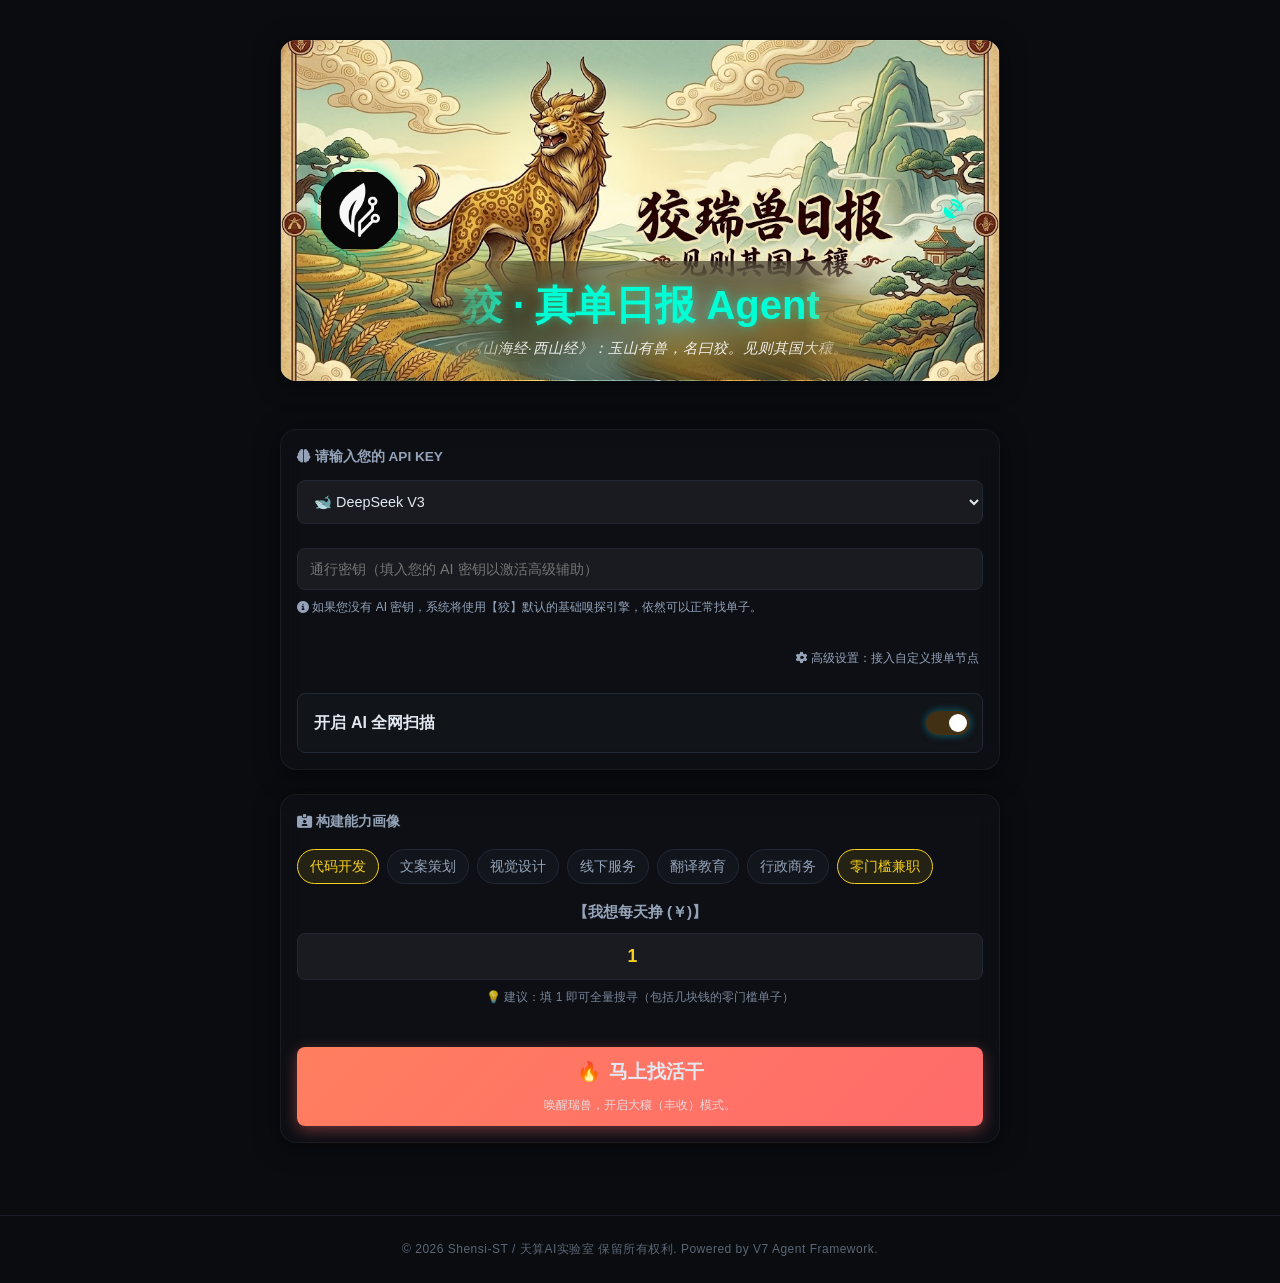
==== index.html @ b54094d6 "feat: V7 Stable Release - 狡·瑞兽日报 Agent | 山海经大穰版" ====
<!--
  ~ © 2026 Shensi-ST / 天算AI实验室 保留所有权利.
  ~ 【狡 · 真单日报】接单智能体
  ~ Architecture V7 / 1.0M Context
  -->
<!DOCTYPE html>
<html lang="zh-CN">
<head>
    <meta charset="UTF-8">
    <meta name="viewport" content="width=device-width, initial-scale=1.0, maximum-scale=1.0, user-scalable=no">
    <title>狡 · 真单日报 | Shensi-ST</title>
    <meta name="description" content="AI 工作流中的忠诚斥候，为您排雷并匹配优质外包真单。">
    <!-- 引入自定义极简安全样式 -->
    <link rel="stylesheet" href="style.css">
    <!-- Font Awesome (Mock for Icons) -->
    <link rel="stylesheet" href="https://cdnjs.cloudflare.com/ajax/libs/font-awesome/6.4.0/css/all.min.css">
</head>
<body>

    <div class="app-container">
        <!-- Header -->
        <header id="header" class="header">
            <div class="logo-container">
                <img src="logo_ts.png" alt="TS Logo">
            </div>
            <div class="title-glass-box">
                <h1 class="main-title">狡 · 真单日报 Agent</h1>
                <div class="sub-quote">“《山海经·西山经》：玉山有兽，名曰狡。见则其国大穰。”</div>
            </div>
            <div style="color: #00FFD5; font-size: 1.2rem; margin-left: auto; text-shadow: 0 0 10px rgba(0, 255, 213, 0.5);">
                <i class="fa-solid fa-satellite-dish"></i>
            </div>
        </header>

        <!-- MCP / API Integration Slot (BYOK) -->
        <section class="byok-panel">
            <div class="group-title"><i class="fa-solid fa-brain"></i> 请输入您的 API KEY</div>
            
            <select id="aiModelSelect" class="input-field" style="background-color: rgba(255, 255, 255, 0.05); color: var(--text-primary); margin-bottom: 12px; cursor: pointer; appearance: auto;">
                <option value="gpt4o">🟢 OpenAI GPT-4o</option>
                <option value="claude35">🟠 Claude 3.5 Sonnet</option>
                <option value="gemini15">🔵 Google Gemini 1.5 Pro</option>
                <option value="deepseekv3" selected>🐋 DeepSeek V3</option>
                <option value="mistral">🟣 Mistral Large</option>
                <option value="llama31">🦙 Meta Llama 3.1</option>
                <option value="qwen">☁️ 通义千问 Qwen-Max</option>
                <option value="ernie">💠 文心一言 4.0</option>
                <option value="glm4">🌟 智谱 GLM-4</option>
                <option value="kimi">🌙 Kimi (Moonshot)</option>
            </select>

            <input type="password" id="apiKey" class="input-field" placeholder="通行密钥（填入您的 AI 密钥以激活高级辅助）">
            
            <div style="font-size: 0.75rem; color: var(--text-secondary); margin-top: -4px; margin-bottom: 16px; line-height: 1.5;">
                <i class="fa-solid fa-circle-info"></i> 如果您没有 AI 密钥，系统将使用【狡】默认的基础嗅探引擎，依然可以正常找单子。
            </div>

            <div style="text-align: right; margin-bottom: 12px;">
                <span id="toggleAdvanced" style="font-size: 0.75rem; color: var(--text-secondary); cursor: pointer; transition: color 0.3s; padding: 4px;">
                    <i class="fa-solid fa-gear"></i> 高级设置：接入自定义搜单节点
                </span>
            </div>

            <div id="advancedSettings" style="display: none; margin-bottom: 12px; background: rgba(0,0,0,0.2); padding: 12px; border-radius: 8px;">
                <input type="text" id="mcpEndpoint" class="input-field" placeholder="备选智能插件地址（可选，用于增强搜单能力）" value="https://api.matrix.link/v1/scout" style="margin-bottom: 0;">
            </div>

            <div class="glow-box" style="display: flex; align-items: center; justify-content: space-between; background: rgba(255,255,255,0.02); padding: 16px 12px; border-radius: var(--radius-sm); border: 1px solid var(--surface-border); margin-bottom: 0px;">
                <div style="font-weight: 600; color: var(--text-primary);"><i class="fa-solid fa-radar" style="color: var(--quantum-cyan);"></i> 开启 AI 全网扫描</div>
                <label class="toggle-switch">
                    <input type="checkbox" id="aiScanToggle" checked>
                    <span class="slider" style="background-color: rgba(255, 165, 0, 0.2);"></span>
                </label>
            </div>
        </section>

        <!-- User Profile Form -->
        <section class="profile-form">
            <div class="group-title"><i class="fa-solid fa-id-card-clip"></i> 构建能力画像</div>
            
            <div class="checkbox-group" id="skillTags">
                <div class="skill-tag active" data-skill="代码开发">代码开发</div>
                <div class="skill-tag" data-skill="文案策划">文案策划</div>
                <div class="skill-tag" data-skill="视觉设计">视觉设计</div>
                <div class="skill-tag" data-skill="线下服务">线下服务</div>
                <div class="skill-tag" data-skill="翻译教育">翻译教育</div>
                <div class="skill-tag" data-skill="行政商务">行政商务</div>
                <div class="skill-tag active" data-skill="零门槛兼职">零门槛兼职</div>
            </div>

            <div style="margin-bottom: 24px; text-align: center;">
                <div style="font-size: 0.95rem; font-weight: 600; color: var(--text-secondary); margin-bottom: 8px;">【我想每天挣 (￥)】</div>
                <input type="number" id="budgetInput" class="input-field" step="100" placeholder="0" value="1" style="text-align: center; font-size: 1.1rem; font-weight: bold; color: var(--scout-yellow);">
                <div style="font-size: 0.75rem; color: var(--text-secondary); margin-top: 8px; opacity: 0.8;">
                    💡 建议：填 1 即可全量搜寻（包括几块钱的零门槛单子）
                </div>
            </div>

            <button class="btn-primary" id="startScoutBtn" style="background: linear-gradient(135deg, #ff7e5f, #ff6b6b); border: none; box-shadow: 0 4px 15px rgba(255, 107, 107, 0.4); display: flex; flex-direction: column; align-items: center; padding: 12px 0;">
                <div style="font-size: 1.2rem; font-weight: bold; display: flex; align-items: center; gap: 8px;">🔥 <span id="btnText">马上找活干</span></div>
                <div style="font-size: 0.75rem; opacity: 0.85; margin-top: 4px; font-weight: normal;">唤醒瑞兽，开启大穰（丰收）模式。</div>
                <div class="loader" id="btnLoader" style="display: none; margin-top: 8px;"></div>
            </button>
        </section>

        <!-- Results Dashboard -->
        <section class="dashboard-wrapper">
            <div class="group-title" style="margin-bottom: 12px; display: none;" id="dashboardTitle"><i class="fa-solid fa-bolt"></i> 猎物看板 (匹配度 > 85%)</div>
            <div class="dashboard" id="orderDashboard">
                <!-- Orders will be dynamically injected here via app.js -->
            </div>
        </section>

    </div>

    <!-- Order Details Modal (Dark Geek-style) -->
    <div id="order-modal" class="modal-backdrop" style="z-index: 9999;">
        <div class="modal-content">
            <button class="modal-close" id="closeModalBtn"><i class="fa-solid fa-xmark"></i></button>
            <div class="modal-header">
                <i class="fa-solid fa-satellite-dish" style="color: var(--quantum-cyan); font-size: 1.5rem;"></i>
                <div class="modal-title" id="modalTitle">详情解密</div>
            </div>
            <div class="modal-body" id="modalBody">
                <!-- Dynamic Content injected by app.js -->
            </div>
            <div class="modal-footer" id="modalFooter">
                <!-- Action Buttons injected by app.js -->
            </div>
        </div>
    </div>

    <!-- Global Compliance Footer -->
    <footer style="text-align: center; padding: 24px 16px; margin-top: auto; font-size: 12px; color: var(--text-secondary); letter-spacing: 0.5px; opacity: 0.6;">
        <a href="ABOUT.html" style="color: inherit; text-decoration: none;">&copy; 2026 Shensi-ST / 天算AI实验室 保留所有权利. Powered by V7 Agent Framework.</a>
    </footer>

    <!-- Core Logic Injection -->
    <script src="app.js"></script>
</body>
</html>
---- style.css ----
/*
 * © 2026 Shensi-ST / 天算AI实验室 保留所有权利.
 * 【狡 · 真单日报】接单智能体
 * Architecture V7 / 1.0M Context
 */

:root {
  /* 昆仑黑 (Kunlun Black) / 玉山青 (Jade Mountain Cyan) Palette */
  --bg-dark: #0a0c10;
  --surface-dark: #12151c;
  --surface-border: #232836;
  --quantum-cyan: #3bfaa8; /* Jade green/cyan */
  --scout-yellow: #f5d020;
  --text-primary: #e2e8f0;
  --text-secondary: #94a3b8;
  --radius-lg: 24px;
  --radius-md: 16px;
  --radius-sm: 8px;
  --blur-bg: rgba(18, 18, 18, 0.7);
  --transition-speed: 0.3s ease;
}

* {
  margin: 0;
  padding: 0;
  box-sizing: border-box;
  font-family: -apple-system, BlinkMacSystemFont, "SF Pro Display", "Inter", "Segoe UI", Roboto, Helvetica, Arial, sans-serif;
  -webkit-font-smoothing: antialiased;
}

body {
  background-color: var(--bg-dark);
  color: var(--text-primary);
  line-height: 1.6;
  min-height: 100vh;
  display: flex;
  flex-direction: column;
}

body::before {
  content: "";
  position: fixed;
  top: 0; left: 0; right: 0; bottom: 0;
  background: url('jade_mountain_bg.png') no-repeat center center;
  background-size: cover;
  opacity: 0.15;
  z-index: -1;
  pointer-events: none;
}

/* Mobile-First Layout Container */
.app-container {
  width: 100%;
  max-width: 600px; /* Mobile bounds with scaling */
  margin: 0 auto;
  padding: 20px 16px;
  flex: 1;
  display: flex;
  flex-direction: column;
  gap: 24px;
}

/* Header & Logo */
/* 2. 瑞兽横幅：物理对齐与避让 */
#header {
    background-image: url('biaotibeijing.jpg');
    background-size: cover;
    background-position: center 28%; /* 关键：向下移动 28% 确保露角露头 */
    background-repeat: no-repeat;
    min-height: 250px;
    display: flex;
    align-items: center;
    padding: 0 5%;
    border-radius: var(--radius-md);
    margin-bottom: 24px;
    position: relative;
    overflow: hidden;
    border: 1px solid rgba(255, 255, 255, 0.1);
    box-shadow: 0 4px 24px rgba(0, 0, 0, 0.5);
}

/* 1. 品牌主权：Logo 圆圈化与量子青流光 */
.logo-container {
    width: 85px;
    height: 85px;
    border-radius: 50%; /* 完美圆圈 */
    border: none;
    box-shadow: 0 0 15px rgba(0, 255, 213, 0.8); /* 流光特效 */
    overflow: hidden;
    display: flex;
    align-items: center;
    justify-content: center;
    background: transparent;
    margin-right: 20px;
    flex-shrink: 0;
}
.logo-container img {
    width: 90%; /* 留出一圈呼吸感 */
    height: auto;
}

/* 3. 文字解救：边缘柔化磨砂背景 */
.title-glass-box {
    background: rgba(0, 0, 0, 0.4);
    backdrop-filter: blur(15px); /* 磨砂玻璃 */
    -webkit-backdrop-filter: blur(15px);
    padding: 20px 40px;
    border-radius: 15px;
    margin-top: 220px;
    /* 核心点：烟雾边缘柔化，不遮挡怪兽嘴部 */
    mask-image: radial-gradient(circle at center, black 60%, transparent 100%);
    -webkit-mask-image: radial-gradient(circle at center, black 60%, transparent 100%);
}

.main-title {
    color: #00FFD5; /* 量子青 */
    font-size: 2.5rem;
    text-shadow: 0 0 10px rgba(0, 255, 213, 0.5);
    margin: 0;
    line-height: 1.2;
}

.sub-quote {
    color: #FFFFFF;
    font-style: italic;
    font-size: 0.9rem;
    opacity: 0.9;
    margin-top: 8px;
    letter-spacing: 1px;
}

.logo-section {
  display: flex;
  align-items: center;
  gap: 12px;
}

.jiao-icon {
  width: 40px;
  height: 40px;
  background: linear-gradient(135deg, var(--scout-yellow), #FF8C00);
  border-radius: var(--radius-sm);
  display: flex;
  align-items: center;
  justify-content: center;
  font-size: 20px;
  font-weight: 800;
  color: var(--abyss-black);
  box-shadow: 0 0 15px rgba(245, 208, 32, 0.4);
}

.brand-title {
  font-size: 1.25rem;
  font-weight: 700;
  letter-spacing: 0.5px;
}

.brand-subtitle {
  font-size: 0.75rem;
  color: var(--quantum-cyan);
  text-transform: uppercase;
  letter-spacing: 1px;
}

/* BYOK / MCP Connection Section */
.byok-panel {
  background: rgba(18, 21, 28, 0.4);
  backdrop-filter: blur(12px);
  -webkit-backdrop-filter: blur(12px);
  border: 1px solid rgba(255, 255, 255, 0.05);
  box-shadow: 0 4px 24px rgba(0, 0, 0, 0.5);
  border-radius: var(--radius-md);
  padding: 16px;
  display: flex;
  flex-direction: column;
  gap: 12px;
}

.group-title {
  font-size: 0.85rem;
  color: var(--text-secondary);
  font-weight: 600;
  text-transform: uppercase;
}

.input-field {
  width: 100%;
  background: rgba(255, 255, 255, 0.05);
  border: 1px solid var(--surface-border);
  border-radius: var(--radius-sm);
  padding: 12px;
  color: var(--text-primary);
  font-size: 0.9rem;
  transition: all var(--transition-speed);
}

.input-field:focus {
  outline: none;
  border-color: var(--quantum-cyan);
  box-shadow: 0 0 0 2px rgba(0, 229, 255, 0.2);
}

/* Profile Form */
.profile-form {
  background: rgba(18, 21, 28, 0.4);
  backdrop-filter: blur(12px);
  -webkit-backdrop-filter: blur(12px);
  border: 1px solid rgba(255, 255, 255, 0.05);
  box-shadow: 0 4px 24px rgba(0, 0, 0, 0.5);
  border-radius: var(--radius-md);
  padding: 16px;
  display: flex;
  flex-direction: column;
  gap: 16px;
}

.checkbox-group {
  display: flex;
  flex-wrap: wrap;
  gap: 8px;
}

.skill-tag {
  padding: 6px 12px;
  border-radius: 20px;
  background: var(--surface-dark);
  border: 1px solid var(--surface-border);
  color: var(--text-secondary);
  font-size: 0.85rem;
  cursor: pointer;
  transition: all var(--transition-speed);
  user-select: none;
}

.skill-tag.active {
  background: rgba(245, 208, 32, 0.1);
  border-color: var(--scout-yellow);
  color: var(--scout-yellow);
}

/* Action Button */
.btn-primary {
  width: 100%;
  background: linear-gradient(90deg, var(--quantum-cyan), #00BFFF);
  color: var(--abyss-black);
  border: none;
  border-radius: var(--radius-sm);
  padding: 16px;
  font-size: 1rem;
  font-weight: 700;
  cursor: pointer;
  display: flex;
  align-items: center;
  justify-content: center;
  gap: 8px;
  transition: all var(--transition-speed);
  box-shadow: 0 4px 15px rgba(0, 229, 255, 0.3);
}

.btn-primary:active {
  transform: scale(0.98);
}

.btn-primary:hover {
  box-shadow: 0 0 20px rgba(255, 126, 95, 0.8), 0 0 40px rgba(255, 107, 107, 0.4);
  transform: translateY(-2px);
}

/* Dashboard / Order List */
.dashboard {
  margin-top: 8px;
  display: flex;
  flex-direction: column;
  gap: 16px;
}

.order-card {
  background: rgba(18, 21, 28, 0.6);
  backdrop-filter: blur(12px);
  -webkit-backdrop-filter: blur(12px);
  border: 1px solid rgba(255, 255, 255, 0.05);
  border-radius: var(--radius-md);
  padding: 16px;
  position: relative;
  overflow: hidden;
  transition: transform var(--transition-speed);
  display: flex;
  flex-direction: column;
}

.order-card:hover {
  border-color: rgba(59, 250, 168, 0.3);
  box-shadow: 0 8px 32px rgba(0,0,0,0.6);
  transform: translateY(-2px);
}

.order-card::before {
  content: '';
  position: absolute;
  top: 0;
  left: 0;
  width: 4px;
  height: 100%;
  background: var(--scout-yellow);
}

.order-header {
  display: flex;
  justify-content: space-between;
  align-items: flex-start;
  margin-bottom: 8px;
}

.order-title {
  font-size: 1.05rem;
  font-weight: 600;
  color: var(--text-primary);
}

.order-budget {
  font-size: 1.1rem;
  font-weight: 700;
  color: var(--scout-yellow);
  white-space: nowrap;
}

.order-metrics {
  display: flex;
  gap: 12px;
  margin-bottom: 12px;
}

.metric {
  font-size: 0.75rem;
  color: var(--text-secondary);
  display: flex;
  align-items: center;
  gap: 4px;
}

.metric-highlight {
  color: var(--quantum-cyan);
}

.match-score {
  align-self: flex-start;
  margin-top: 8px;
  background: rgba(0, 229, 255, 0.1);
  color: var(--quantum-cyan);
  padding: 4px 8px;
  border-radius: 4px;
  font-size: 0.75rem;
  font-weight: 600;
  border: 1px solid rgba(0, 229, 255, 0.2);
}

/* Footer Section */
footer {
  text-align: center;
  padding: 24px;
  border-top: 1px solid var(--surface-border);
  margin-top: auto;
}

.copyright {
  font-size: 0.8rem;
  color: var(--text-secondary);
}

.copyright a {
  color: var(--quantum-cyan);
  text-decoration: none;
  transition: color var(--transition-speed);
}

.copyright a:hover {
  text-decoration: underline;
  color: var(--text-primary);
}

/* Desktop Polish */
@media (min-width: 768px) {
  .app-container {
    max-width: 800px;
    padding: 40px;
  }
  
  .dashboard {
    display: grid;
    grid-template-columns: 1fr 1fr;
    gap: 20px;
  }
}

/* Loading animations */
.loader {
  display: none;
  width: 24px;
  height: 24px;
  border: 3px solid rgba(255, 255, 255, 0.2);
  border-top-color: var(--abyss-black);
  border-radius: 50%;
  animation: spin 1s linear infinite;
}

@keyframes spin { 
  100% { transform: rotate(360deg); } 
}

/* Modal / Drawer (Mobile First) */
.modal-backdrop {
  position: fixed;
  top: 0; left: 0; width: 100vw; height: 100vh;
  background: var(--blur-bg);
  backdrop-filter: blur(8px);
  z-index: 999;
  display: flex;
  align-items: flex-end; /* Mobile drawer style by default */
  justify-content: center;
  opacity: 0;
  pointer-events: none;
  transition: opacity 0.4s cubic-bezier(0.16, 1, 0.3, 1);
}

.modal-backdrop.show {
  opacity: 1;
  pointer-events: auto;
}

.modal-content {
  background: linear-gradient(to bottom, #1a1a1a, var(--abyss-black));
  width: 100%;
  max-height: 90vh;
  border-top-left-radius: var(--radius-lg);
  border-top-right-radius: var(--radius-lg);
  border: 1px solid var(--surface-border);
  border-bottom: none;
  padding: 24px;
  box-shadow: 0 -10px 40px rgba(0, 229, 255, 0.1);
  transform: translateY(100%);
  transition: transform 0.4s cubic-bezier(0.16, 1, 0.3, 1);
  position: relative;
  overflow-y: auto;
}

.modal-backdrop.show .modal-content {
  transform: translateY(0);
}

.modal-close {
  position: absolute;
  top: 16px; right: 16px;
  background: transparent;
  border: none;
  color: var(--text-secondary);
  font-size: 1.2rem;
  cursor: pointer;
  transition: color var(--transition-speed);
}
.modal-close:hover { color: #fff; }

.modal-header {
  display: flex; gap: 12px; align-items: center;
  margin-bottom: 20px;
  border-bottom: 1px solid var(--surface-border);
  padding-bottom: 12px;
}

.modal-title {
  font-size: 1.2rem;
  font-weight: 700;
  color: var(--text-primary);
  letter-spacing: 0.5px;
}

.modal-body {
  font-size: 0.95rem;
  color: #ddd;
  line-height: 1.6;
  margin-bottom: 24px;
}

.modal-warning {
  background: rgba(255, 107, 107, 0.1);
  border: 1px solid rgba(255, 107, 107, 0.3);
  color: #ff6b6b;
  padding: 12px 16px;
  border-radius: var(--radius-sm);
  display: flex; gap: 10px; align-items: flex-start;
  margin-top: 16px;
}

.modal-success-box {
  background: rgba(0, 229, 255, 0.05);
  border: 1px solid rgba(0, 229, 255, 0.2);
  padding: 16px;
  border-radius: var(--radius-sm);
  margin-top: 16px;
}

.modal-success-box strong { color: var(--quantum-cyan); }

.modal-footer {
  display: flex; gap: 12px;
}

.btn-action {
  flex: 1;
  background: transparent;
  border: 1px solid var(--surface-border);
  color: var(--text-primary);
  padding: 12px;
  border-radius: var(--radius-sm);
  font-size: 0.95rem;
  font-weight: 600;
  cursor: pointer;
  transition: all var(--transition-speed);
  text-align: center;
  text-decoration: none;
}

.btn-action.highlight {
  background: rgba(0, 229, 255, 0.1);
  border-color: var(--quantum-cyan);
  color: var(--quantum-cyan);
}

.btn-action:hover {
  background: var(--surface-border);
}
.btn-action.highlight:hover {
  background: var(--quantum-cyan);
  color: var(--abyss-black);
}

/* Card Button Override */
.order-card-actions {
  margin-top: auto;
  border-top: 1px solid rgba(255,255,255,0.05);
  padding-top: 16px;
  display: flex;
  justify-content: center;
}

.view-btn {
  background: rgba(0, 229, 255, 0.2);
  color: #FFFFFF;
  border: 1px solid var(--quantum-cyan);
  padding: 8px 16px;
  border-radius: var(--radius-sm);
  font-size: 0.85rem;
  font-weight: 700;
  cursor: pointer;
  transition: all 0.3s cubic-bezier(0.16, 1, 0.3, 1);
  box-shadow: inset 0 0 5px rgba(0, 229, 255, 0.1);
  letter-spacing: 0.5px;
  margin-top: 15px; /* Physical cleanup - ensures no overlap */
  position: static; /* Reset positioning in case it was modified globally */
}

.view-btn:hover {
  background: var(--quantum-cyan);
  color: var(--abyss-black);
  box-shadow: 0 0 15px rgba(0, 229, 255, 0.5);
  transform: translateY(-2px);
}

/* Desktop Polish for Modal */
@media (min-width: 768px) {
  .modal-backdrop {
    align-items: center; /* Center on desktop */
  }
  .modal-content {
    max-width: 500px;
    border-radius: var(--radius-lg);
    border: 1px solid var(--surface-border);
    transform: scale(0.95);
  }
  .modal-backdrop.show .modal-content {
    transform: scale(1);
  }

/* Toggle Switch */
.toggle-switch {
    position: relative;
    display: inline-block;
    width: 44px;
    height: 24px;
}
.toggle-switch input {
    opacity: 0;
    width: 0;
    height: 0;
}
.slider {
    position: absolute;
    cursor: pointer;
    top: 0; left: 0; right: 0; bottom: 0;
    background-color: rgba(255,255,255,0.1);
    transition: .4s;
    border-radius: 24px;
}
.slider:before {
    position: absolute;
    content: "";
    height: 18px;
    width: 18px;
    left: 3px;
    bottom: 3px;
    background-color: #fff;
    transition: .4s;
    border-radius: 50%;
}
input:checked + .slider {
    background-color: var(--quantum-cyan);
    box-shadow: 0 0 8px rgba(0, 229, 255, 0.4);
}
input:checked + .slider:before {
    transform: translateX(20px);
}

/* Breathing Light */
@keyframes breathingGreen {
    0% { box-shadow: 0 0 2px rgba(0, 255, 128, 0.1); border-color: rgba(0, 255, 128, 0.2); }
    50% { box-shadow: 0 0 10px rgba(0, 255, 128, 0.6); border-color: rgba(0, 255, 128, 0.8); }
    100% { box-shadow: 0 0 2px rgba(0, 255, 128, 0.1); border-color: rgba(0, 255, 128, 0.2); }
}
.pulse-green {
    animation: breathingGreen 2s infinite ease-in-out;
    color: #00ff80 !important;
}
}
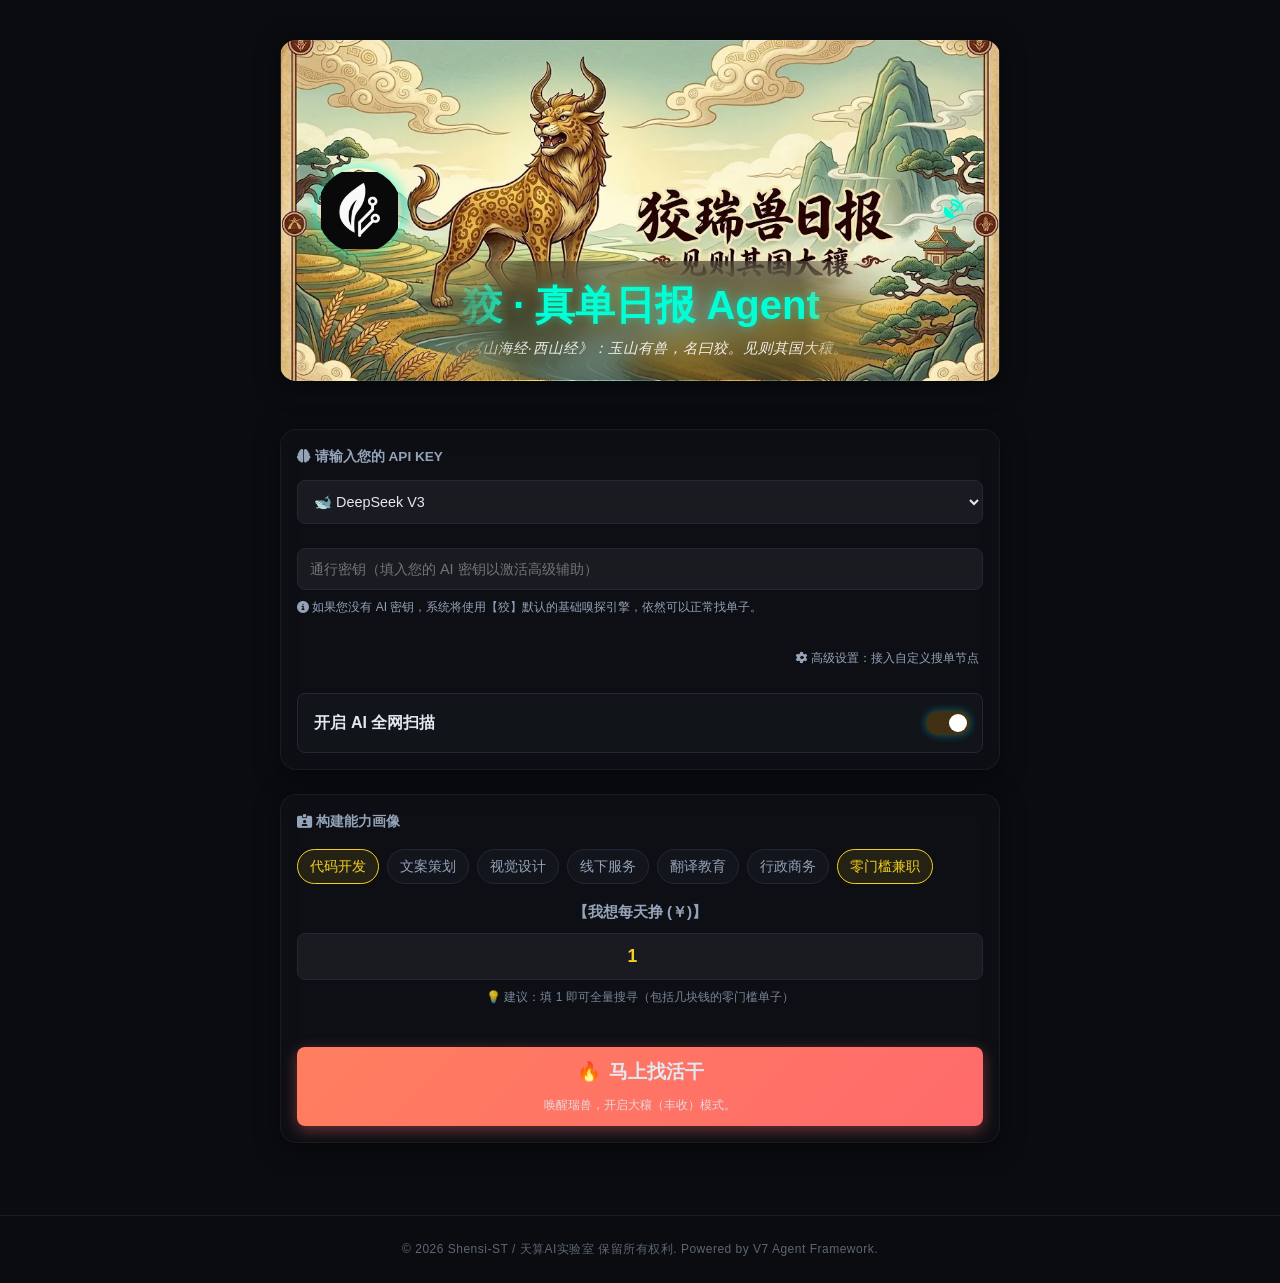
==== commit 2c9620c2: "Final Polish: 清理冗余资产，确立 V7 架构主权。瑞兽封包完成。" ====
--- a/index.html
+++ b/index.html
@@ -10,6 +10,16 @@
     <meta name="viewport" content="width=device-width, initial-scale=1.0, maximum-scale=1.0, user-scalable=no">
     <title>狡 · 真单日报 | Shensi-ST</title>
     <meta name="description" content="AI 工作流中的忠诚斥候，为您排雷并匹配优质外包真单。">
+    
+    <!-- Open Graph & Twitter Social Cards -->
+    <meta property="og:type" content="website">
+    <meta property="og:url" content="https://jiao.shensist.top/">
+    <meta property="og:title" content="狡 · 真单日报 Agent | 见则其国大穰">
+    <meta property="og:description" content="天算AI实验室出品：基于山海经瑞兽意象的 AI 订单嗅探器，每日更新 130+ 真实外包机缘。">
+    <meta property="og:image" content="https://jiao.shensist.top/biaotibeijing.webp">
+    
+    <meta property="twitter:card" content="summary_large_image">
+    <meta property="twitter:image" content="https://jiao.shensist.top/biaotibeijing.webp">
     <!-- 引入自定义极简安全样式 -->
     <link rel="stylesheet" href="style.css">
     <!-- Font Awesome (Mock for Icons) -->
@@ -21,7 +31,7 @@
         <!-- Header -->
         <header id="header" class="header">
             <div class="logo-container">
-                <img src="logo_ts.png" alt="TS Logo">
+                <img src="logo_ts.webp" alt="TS Logo">
             </div>
             <div class="title-glass-box">
                 <h1 class="main-title">狡 · 真单日报 Agent</h1>
--- a/style.css
+++ b/style.css
@@ -63,7 +63,7 @@
 /* Header & Logo */
 /* 2. 瑞兽横幅：物理对齐与避让 */
 #header {
-    background-image: url('biaotibeijing.jpg');
+    background-image: url('biaotibeijing.webp');
     background-size: cover;
     background-position: center 28%; /* 关键：向下移动 28% 确保露角露头 */
     background-repeat: no-repeat;
